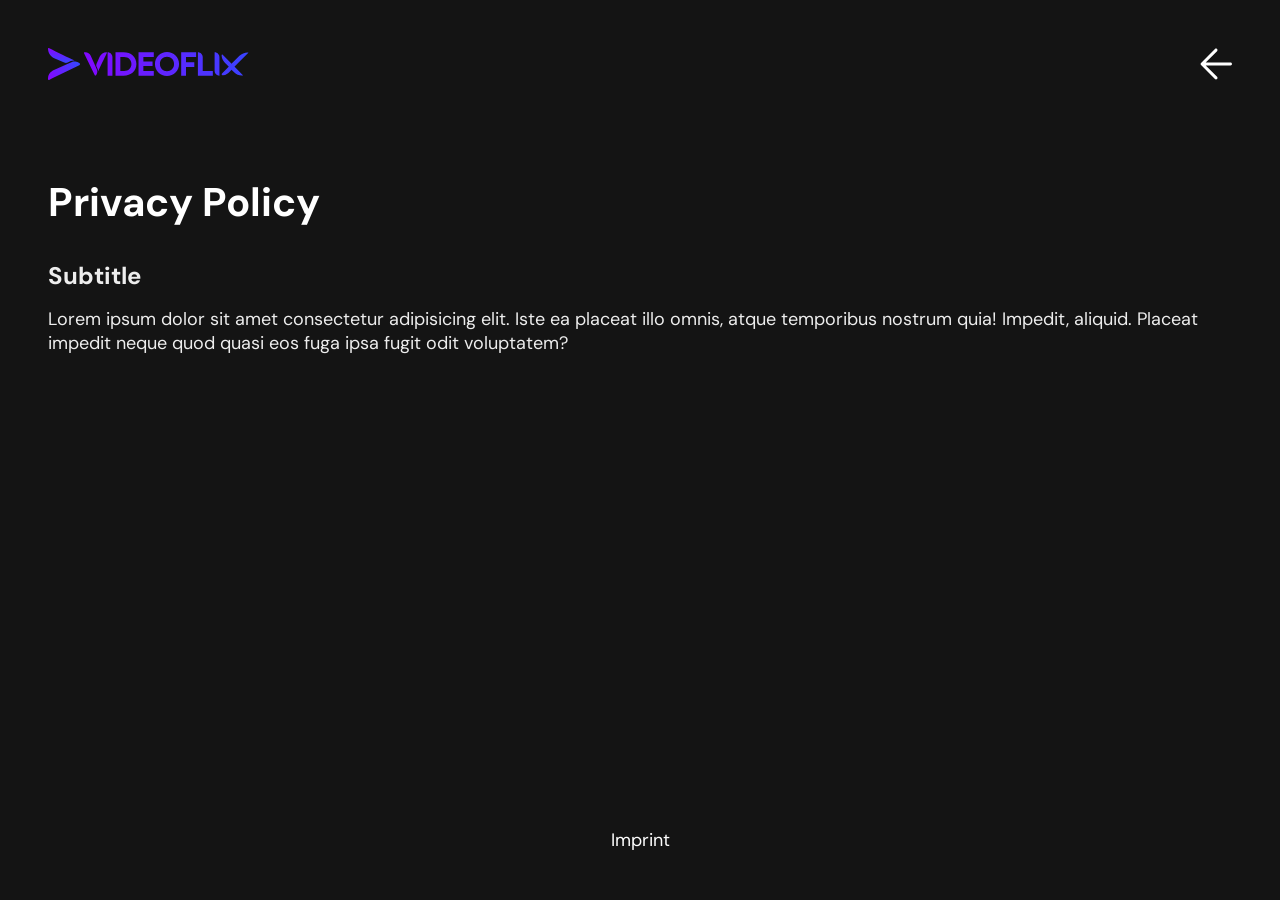
==== pages/privacy/index.html @ fc4c7bb7 "Added complete frontend to repository" ====
<!DOCTYPE html>
<html lang="en">

<head>
    <meta charset="UTF-8">
    <meta name="viewport" content="width=device-width, initial-scale=1.0">
    <title>Videoflix - Privacy Policy</title>

    <link rel="stylesheet" href="/shared/css/variables.css">
    <link rel="stylesheet" href="/shared/css/standard.css">
    <link rel="stylesheet" href="/shared/css/fonts.css">
    <link rel="stylesheet" href="/shared/css/assets.css">
    <link rel="stylesheet" href="/shared/css/header_footer.css">
    <link rel="stylesheet" href="/styles.css">
    <link rel="icon" href="/assets/icons/logo_icon_small.svg" type="image/svg+xml">

    <script src="/shared/js/variables.js"></script>
    <script src="/shared/js/ui_helper.js"></script>
    <script src="/shared/js/api.js"></script>
    <script src="/shared/js/header.js"></script>
</head>

<body onload="setHeader()" class="dark_bg">
<header class="main_header w_full">
        <a aria-label="login page" href="/pages/auth/login.html">
            <img src="/assets/icons/logo_icon_small.svg" alt="" srcset="">
            <img src="/assets/icons/logo_icon.svg" alt="" srcset="">
        </a>
    <a onclick="goBackURL()">
        <img src="../../assets/icons/arrow_back.svg" alt="arrow for going back">
        <img src="../../assets/icons/arrow_back.svg" alt="arrow for going back">
    </a>
</header>
<main class="w_full d_flex_ss_gl font_white_color">
    <h1 class="font_prime_color">Privacy Policy</h1>
    <section class="d_flex_ss_gm f_d_c">
        <h2>Subtitle</h2>
        <p>
            Lorem ipsum dolor sit amet consectetur adipisicing elit. Iste ea placeat illo omnis, atque temporibus
            nostrum quia! Impedit, aliquid. Placeat impedit neque quod quasi eos fuga ipsa fugit odit voluptatem?
        </p>
    </section>
</main>
<footer class="main_footer  w_full">
    <nav class="d_flex_cs_gl w_full">
        <a aria-label="imprint page" href="../imprint/index.html" class="link">Imprint</a>
    </nav>
</footer>
</body>
</html>
---- shared/css/variables.css ----
:root {
  --bg-color: rgba(28, 39, 57, 1);
  --bg-color-dark: rgba(24, 32, 46, 1);
  --bg-color-light: rgba(33, 48, 73, 1);

  --link-color: rgba(255,255,255,1);
  --link-hover-color: rgba(46, 62, 223, 1);

  --font-prime-color: rgb(255,255,255);
  --font_sec_color: rgba(46, 62, 223, 1);
  --font_dark_color: rgba(28, 39, 57, 1);
  --font_white_color: rgba(237, 237, 237, 1);

  --section-max-w: 1440px;

  --btn-rad: 40px;
  --btn-pad: 12px 24px;
  --btn-prime-color: rgba(46, 62, 223, 1);
  --btn-prime-hover-color: rgb(84, 98, 251);
  --btn-prime-active-color: rgb(83, 96, 249);
  --btn-prime-font-color: rgb(255, 255, 255);
  --btn-secondary-border: 1px solid rgba(255, 204, 0, 1);
  --btn-secondary-color: transparent;
  --btn-secondary-hover-color: rgba(255, 231, 135, 1);
  --btn-secondary-active-color: rgba(255, 231, 135, 1);
  --btn-secondary-font-color: rgba(255, 204, 0, 1);
  --btn-third-color: rgba(255, 231, 135, 1);
  --btn-third-hover-color: rgba(255, 231, 135, 1);
  --btn-third-active-color: rgba(255, 231, 135, 1);
  --btn-third-font-color: rgba(33, 48, 73, 1);

  --form-max-w: 800px;
  --form-s-max-w: 500px;
  --form-rad: 48px;
  --form-pad: 48px;
  --form-gap: 24px;
  --form-pad-small: 16px;
  --form-bg-color: rgba(27,27,34,0.85);
  --form-border: 1px solid rgba(33, 48, 73, 1);
  --form-input-rad: 16px;
  --form-input-pad: 14px 16px;
  --form-input-border: 1px solid rgba(46, 62, 223, 1);
  --form-input-active-border-color: rgba(46, 62, 223, 1);
  --form-input-error-border-color: rgba(255, 0, 4, 1);
  --form-input-bg-color: rgba(27,27,34,0.85);

  --card-bg-color:rgba(33, 48, 73, 1);
  --card-border: 1px solid rgba(46, 62, 223, 1);
  --card-border-color: rgba(46, 62, 223, 1);
  --card-pad: 16px;
  --card-rad: 8px;
}

@media screen and (max-width: 769px) {
  :root {
  --form-pad: 32px;
  --form-pad-small: 8px;
  --form-input-pad: 8px 8px;
  }
}
---- shared/css/standard.css ----
* {
    box-sizing: border-box;
    margin: 0;
}

a {
    text-decoration: none;
}

a:hover {
    text-decoration: none;
}

body {
    min-height: 100vh;
    display: flex;
    flex-direction: column;
    align-items: center;
}

::-webkit-scrollbar {
    width: 4px;
}

::-webkit-scrollbar-track {
    background-color: black;
}

::-webkit-scrollbar-thumb {
    background-color: var(--card-border-color);
    border-radius: 10px;
}

::-webkit-scrollbar-thumb:hover {
    background-color: var(--card-border-color);
}

main {
    flex-grow: 1;
    display: flex;
    flex-direction: column;
    justify-content: flex-start;
    align-items: center;
    padding: 48px;
    z-index: 1;
}

.d_none {
    display: none !important;
}

.pad_s {
    padding: 8px 16px;
}

.pad_m {
    padding: 16px 32px;
}

.pad_l {
    padding: 32px 48px;
}

@media only screen and (min-width: 1440px) {
    main {
        padding-left: max(48px, calc(50% - 720px)) !important;
        padding-right: max(48px, calc(50% - 720px)) !important;
    }
}

@media only screen and (min-width: 770px)  and (max-width: 1024px) { 

    main {
        padding: 32px;
    }
}

@media only screen and (min-width: 481px)  and (max-width: 769px) {
    .pad_s {
        padding: 4px 8px;
    }

    .pad_m {
        padding: 8px 16px;
    }

    .pad_l {
        padding: 16px 32px;
    }

    main {
        padding: 16px 32px;
    }
}

@media only screen and (max-width: 480px) {
    .pad_s {
        padding: 4px 8px;
    }

    .pad_m {
        padding: 4px 8px;
    }

    .pad_l {
        padding: 8px 16px;
    }

    main {
        padding: 8px 16px;
    }
}

.pos_rel {
    position: relative;
}

.pos_abs_rc {
    position: absolute;
    top: 16px;
    right: 16px;
}

.d_flex_cs_gs,
.d_flex_cc_gs,
.d_flex_cs_gm,
.d_flex_cc_gm,
.d_flex_cs_gl,
.d_flex_cc_gl,
.d_flex_cs_gxl,
.d_flex_cc_gxl {
    display: flex;
    justify-content: center;
}

.d_flex_ss_gs,
.d_flex_sc_gs,
.d_flex_ss_gm,
.d_flex_sc_gm,
.d_flex_ss_gl,
.d_flex_sc_gl,
.d_flex_ss_gxl,
.d_flex_sc_gxl {
    display: flex;
    justify-content: flex-start;
}

.d_flex_cc_gs,
.d_flex_cs_gs,
.d_flex_sc_gs,
.d_flex_ss_gs {
    gap: 4px;
}

.d_flex_cc_gm,
.d_flex_cs_gm,
.d_flex_sc_gm,
.d_flex_ss_gm {
    gap: 16px;
}

.d_flex_cc_gl,
.d_flex_cs_gl,
.d_flex_sc_gl,
.d_flex_ss_gl {
    gap: 32px;
}

.d_flex_cc_gxl,
.d_flex_cs_gxl,
.d_flex_sc_gxl,
.d_flex_ss_gxl {
    gap: 48px;
}

.d_flex_cs_gs,
.d_flex_ss_gs,
.d_flex_cs_gm,
.d_flex_ss_gm,
.d_flex_cs_gl,
.d_flex_ss_gl,
.d_flex_cs_gxl,
.d_flex_ss_gxl {
    align-items: flex-start;
}

.d_flex_cc_gs,
.d_flex_sc_gs,
.d_flex_cc_gm,
.d_flex_sc_gm,
.d_flex_cc_gl,
.d_flex_sc_gl,
.d_flex_cc_gxl,
.d_flex_sc_gxl {
    align-items: center;
}

.d_sb {
    justify-content: space-between !important;
}


.f_d_c {
    flex-direction: column !important;
}

.f_d_r_resp_c {
    flex-direction: row !important;
}

.f_one{
    flex: 1;
}

@media screen and (max-width: 480px) {
    .f_d_r_resp_c {
        flex-direction: column !important;
    }
}

.f_d_r {
    flex-direction: row !important;
}

.c_pointer {
    cursor: pointer;
}

.m_auto {
    margin: auto;
}

.w_full {
    width: 100%;
}

.w_reset{
    width: unset !important;
}

.h_full {
    height: 100%;
}

.text_c {
    text-align: center;
}

.rotate_half{
    transform: rotate(180deg);
}

@media screen and (max-width: 480px) {
    .p_top_s {
        padding-top: 36px;
    }
}
---- shared/css/fonts.css ----
* {
    font-family: 'DM Sans';
}

h1 {
    font-size: 40px;
}

h2, .fs_l {
    font-size: 24px;
}

label,
h3,
.fs_m {
    font-size: 20px;
}

h1,
h2,
h3,
h4,
h5,
p {
    word-break: break-word;
}

a,
p,
button,
input,
ul,
option,
select,
textarea {
    font-size: 18px;
}


@media screen and (max-width: 769px) {
    h1 {
        font-size: 32px;
    }

    h2 {
        font-size: 24px;
    }

    label,
    h3,
    .page_number {
        font-size: 18px;
    }

    a,
    p,
    button,
    input,
    ul,
    option,
    select,
    textarea {
        font-size: 16px;
    }
}

/* Font-Weights */

h1,
h2,
h3,
.fs_l {
    font-weight: 700;
}

a,
p,
button,
textarea,
input {
    font-weight: 400;

}

label {
    font-weight: 500;
}

button {
    font-weight: 600;
}

/* Colors */
.c_black {
    color: black !important;
}

.font_prime_color {
    color: var(--font-prime-color);
}

.font_sec_color {
    color: var(--font_sec_color);
}

.font_white_color {
    color: var(--font_white_color);
}

.font_error_color {
    color: var(--btn-delete-color);
}

/* Weights */
.fontw_bold {
    font-weight: bold !important;
}

/* Alignments */
.ws_nw {
    white-space: nowrap;
}

.text_a_e {
    text-align: end;
}

.text_a_c {
    text-align: center !important;
}


/* dm-sans-100 - latin */
@font-face {
    font-display: swap; /* Check https://developer.mozilla.org/en-US/docs/Web/CSS/@font-face/font-display for other options. */
    font-family: 'DM Sans';
    font-style: normal;
    font-weight: 100;
    src: url('../../assets/fonts/dm-sans-v15-latin-100.woff2') format('woff2'); /* Chrome 36+, Opera 23+, Firefox 39+, Safari 12+, iOS 10+ */
}

/* dm-sans-100italic - latin */
@font-face {
    font-display: swap; /* Check https://developer.mozilla.org/en-US/docs/Web/CSS/@font-face/font-display for other options. */
    font-family: 'DM Sans';
    font-style: italic;
    font-weight: 100;
    src: url('../../assets/fonts/dm-sans-v15-latin-100italic.woff2') format('woff2'); /* Chrome 36+, Opera 23+, Firefox 39+, Safari 12+, iOS 10+ */
}

/* dm-sans-200 - latin */
@font-face {
    font-display: swap; /* Check https://developer.mozilla.org/en-US/docs/Web/CSS/@font-face/font-display for other options. */
    font-family: 'DM Sans';
    font-style: normal;
    font-weight: 200;
    src: url('../../assets/fonts/dm-sans-v15-latin-200.woff2') format('woff2'); /* Chrome 36+, Opera 23+, Firefox 39+, Safari 12+, iOS 10+ */
}

/* dm-sans-200italic - latin */
@font-face {
    font-display: swap; /* Check https://developer.mozilla.org/en-US/docs/Web/CSS/@font-face/font-display for other options. */
    font-family: 'DM Sans';
    font-style: italic;
    font-weight: 200;
    src: url('../../assets/fonts/dm-sans-v15-latin-200italic.woff2') format('woff2'); /* Chrome 36+, Opera 23+, Firefox 39+, Safari 12+, iOS 10+ */
}

/* dm-sans-300 - latin */
@font-face {
    font-display: swap; /* Check https://developer.mozilla.org/en-US/docs/Web/CSS/@font-face/font-display for other options. */
    font-family: 'DM Sans';
    font-style: normal;
    font-weight: 300;
    src: url('../../assets/fonts/dm-sans-v15-latin-300.woff2') format('woff2'); /* Chrome 36+, Opera 23+, Firefox 39+, Safari 12+, iOS 10+ */
}

/* dm-sans-300italic - latin */
@font-face {
    font-display: swap; /* Check https://developer.mozilla.org/en-US/docs/Web/CSS/@font-face/font-display for other options. */
    font-family: 'DM Sans';
    font-style: italic;
    font-weight: 300;
    src: url('../../assets/fonts/dm-sans-v15-latin-300italic.woff2') format('woff2'); /* Chrome 36+, Opera 23+, Firefox 39+, Safari 12+, iOS 10+ */
}

/* dm-sans-regular - latin */
@font-face {
    font-display: swap; /* Check https://developer.mozilla.org/en-US/docs/Web/CSS/@font-face/font-display for other options. */
    font-family: 'DM Sans';
    font-style: normal;
    font-weight: 400;
    src: url('../../assets/fonts/dm-sans-v15-latin-regular.woff2') format('woff2'); /* Chrome 36+, Opera 23+, Firefox 39+, Safari 12+, iOS 10+ */
}

/* dm-sans-italic - latin */
@font-face {
    font-display: swap; /* Check https://developer.mozilla.org/en-US/docs/Web/CSS/@font-face/font-display for other options. */
    font-family: 'DM Sans';
    font-style: italic;
    font-weight: 400;
    src: url('../../assets/fonts/dm-sans-v15-latin-italic.woff2') format('woff2'); /* Chrome 36+, Opera 23+, Firefox 39+, Safari 12+, iOS 10+ */
}

/* dm-sans-500 - latin */
@font-face {
    font-display: swap; /* Check https://developer.mozilla.org/en-US/docs/Web/CSS/@font-face/font-display for other options. */
    font-family: 'DM Sans';
    font-style: normal;
    font-weight: 500;
    src: url('../../assets/fonts/dm-sans-v15-latin-500.woff2') format('woff2'); /* Chrome 36+, Opera 23+, Firefox 39+, Safari 12+, iOS 10+ */
}

/* dm-sans-500italic - latin */
@font-face {
    font-display: swap; /* Check https://developer.mozilla.org/en-US/docs/Web/CSS/@font-face/font-display for other options. */
    font-family: 'DM Sans';
    font-style: italic;
    font-weight: 500;
    src: url('../../assets/fonts/dm-sans-v15-latin-500italic.woff2') format('woff2'); /* Chrome 36+, Opera 23+, Firefox 39+, Safari 12+, iOS 10+ */
}

/* dm-sans-600 - latin */
@font-face {
    font-display: swap; /* Check https://developer.mozilla.org/en-US/docs/Web/CSS/@font-face/font-display for other options. */
    font-family: 'DM Sans';
    font-style: normal;
    font-weight: 600;
    src: url('../../assets/fonts/dm-sans-v15-latin-600.woff2') format('woff2'); /* Chrome 36+, Opera 23+, Firefox 39+, Safari 12+, iOS 10+ */
}

/* dm-sans-600italic - latin */
@font-face {
    font-display: swap; /* Check https://developer.mozilla.org/en-US/docs/Web/CSS/@font-face/font-display for other options. */
    font-family: 'DM Sans';
    font-style: italic;
    font-weight: 600;
    src: url('../../assets/fonts/dm-sans-v15-latin-600italic.woff2') format('woff2'); /* Chrome 36+, Opera 23+, Firefox 39+, Safari 12+, iOS 10+ */
}

/* dm-sans-700 - latin */
@font-face {
    font-display: swap; /* Check https://developer.mozilla.org/en-US/docs/Web/CSS/@font-face/font-display for other options. */
    font-family: 'DM Sans';
    font-style: normal;
    font-weight: 700;
    src: url('../../assets/fonts/dm-sans-v15-latin-700.woff2') format('woff2'); /* Chrome 36+, Opera 23+, Firefox 39+, Safari 12+, iOS 10+ */
}

/* dm-sans-700italic - latin */
@font-face {
    font-display: swap; /* Check https://developer.mozilla.org/en-US/docs/Web/CSS/@font-face/font-display for other options. */
    font-family: 'DM Sans';
    font-style: italic;
    font-weight: 700;
    src: url('../../assets/fonts/dm-sans-v15-latin-700italic.woff2') format('woff2'); /* Chrome 36+, Opera 23+, Firefox 39+, Safari 12+, iOS 10+ */
}

/* dm-sans-800 - latin */
@font-face {
    font-display: swap; /* Check https://developer.mozilla.org/en-US/docs/Web/CSS/@font-face/font-display for other options. */
    font-family: 'DM Sans';
    font-style: normal;
    font-weight: 800;
    src: url('../../assets/fonts/dm-sans-v15-latin-800.woff2') format('woff2'); /* Chrome 36+, Opera 23+, Firefox 39+, Safari 12+, iOS 10+ */
}

/* dm-sans-800italic - latin */
@font-face {
    font-display: swap; /* Check https://developer.mozilla.org/en-US/docs/Web/CSS/@font-face/font-display for other options. */
    font-family: 'DM Sans';
    font-style: italic;
    font-weight: 800;
    src: url('../../assets/fonts/dm-sans-v15-latin-800italic.woff2') format('woff2'); /* Chrome 36+, Opera 23+, Firefox 39+, Safari 12+, iOS 10+ */
}

/* dm-sans-900 - latin */
@font-face {
    font-display: swap; /* Check https://developer.mozilla.org/en-US/docs/Web/CSS/@font-face/font-display for other options. */
    font-family: 'DM Sans';
    font-style: normal;
    font-weight: 900;
    src: url('../../assets/fonts/dm-sans-v15-latin-900.woff2') format('woff2'); /* Chrome 36+, Opera 23+, Firefox 39+, Safari 12+, iOS 10+ */
}

/* dm-sans-900italic - latin */
@font-face {
    font-display: swap; /* Check https://developer.mozilla.org/en-US/docs/Web/CSS/@font-face/font-display for other options. */
    font-family: 'DM Sans';
    font-style: italic;
    font-weight: 900;
    src: url('../../assets/fonts/dm-sans-v15-latin-900italic.woff2') format('woff2'); /* Chrome 36+, Opera 23+, Firefox 39+, Safari 12+, iOS 10+ */
}
---- shared/css/assets.css ----
.img_bg {
    background-position: center;
    background-repeat: no-repeat;
    background-size: cover;
}

/* Buttons */

.std_btn {
    cursor: pointer;
    border: none;
    border-radius: var(--btn-rad);
    padding: var(--btn-pad);
    white-space: nowrap;
}

.std_btn_disabled {
    cursor: default !important;
    background-color: rgb(121, 121, 121) !important;
}

.btn_prime {
    background-color: var(--btn-prime-color);
    transition: all 0.3s ease;
    color: var(--btn-prime-font-color);
}

.btn_prime:hover {
    background-color: var(--btn-prime-hover-color);
}

.btn_prime:active {
    background-color: var(--btn-prime-active-color);
}

.btn_secondary {
    border: var(--btn-secondary-border);
    background-color: var(--btn-secondary-color);
    transition: all 0.3s ease;
    color: var(--btn-secondary-font-color);
}

.btn_secondary:hover {
    background-color: var(--btn-secondary-hover-color);
    color: var(--btn-prime-font-color);
}

.btn_secondary:active {
    background-color: var(--btn-secondary-active-color);
}


.btn_third {
    border: var(--btn-third-border);
    background-color: var(--btn-third-color);
    transition: all 0.3s ease;
    color: var(--btn-third-font-color);
}

.btn_third:hover {
    background-color: var(--btn-third-hover-color);
    color: var(--btn-prime-font-color);
}

.btn_third:active {
    background-color: var(--btn-third-active-color);
}

.close_btn {
    background-color: transparent;
    border: 2px solid transparent;
    border-radius: 8px;
}

.close_btn:hover {
    cursor: pointer;
}

.card {
    background-color: var(--card-bg-color);
    border: var(--card-border);
    padding: var(--card-pad);
    border-radius: var(--card-rad);
}

.card_title {
    width: 100%;
    text-align: start;
    color: var(--font_white_color);
}

.card_header_w_btn>.card_title {
    width: unset;
}

.card_header_w_btn {
    width: 100%;
    display: flex;
    justify-content: space-between;
    flex-wrap: wrap;
    gap: 16px;
}

.link {
    color: var(--link-color);
}

.link:hover {
    color: var(--link-hover-color);
}

.link_prime {
    color: var(--link-color);
}

.link_prime:hover {
    text-decoration: underline;
}

.link_secondary {
    color: var(--font_sec_color);
}

.link_secondary:hover {
    text-decoration: underline;
}


.spinner {
    width: 150px;
    height: 150px;
    border: 5px solid var(--btn-prime-font-color);
    border-top-color: var(--btn-prime-color);
    border-radius: 50%;
    animation: spin 1s linear infinite;
}

@keyframes spin {
    0% {
        transform: rotate(0deg);
    }

    100% {
        transform: rotate(360deg);
    }
}


.dialog_wrapper {
    position: fixed;
    top: 0;
    left: 0;
    width: 100%;
    height: 100vh;
    justify-content: center;
    z-index: 10;
    transition: background-color 0.25s ease;
    overflow-y: auto;
    overflow-x: hidden;
}

.dialog_wrapper[open="true"] {
    display: flex;
    animation: fadeIn 0.25s ease forwards;
    background-color: rgba(0, 0, 0, 0.3);
}

.dialog_wrapper[open="false"] {
    display: none;
    background-color: rgba(0, 0, 0, 0);
}

@keyframes fadeIn {
    0% {
        opacity: 0;
    }

    100% {
        opacity: 1;
    }
}

.dialog {
    display: none;
    box-shadow: 0px 0px 16px 0px #0000003d;
    margin: auto;
}


.dialog_wrapper[open="true"] .dialog[current_dialog="true"] {
    animation: slideIn 0.25s ease forwards;
    display: flex;
}

.dialog_wrapper[open="false"] .dialog[current_dialog="true"] {
    display: none;
}

@keyframes slideIn {
    0% {
        transform: translateX(200px);
    }

    100% {
        transform: translateX(0);
    }
}
---- shared/css/header_footer.css ----
.main_header,
.main_footer {
    display: flex;
    align-items: center;
    justify-content: space-between;
    flex-direction: row;
}

@media only screen and (min-width: 1440px) {

    .main_header,
    .main_footer {
        padding-left: max(48px, calc(50% - 720px)) !important;
        padding-right: max(48px, calc(50% - 720px)) !important;
    }
}

.main_header {
    padding: 48px;
    position: relative;
}

.main_header a:last-child  {
    cursor: pointer;
}

.main_footer {
    padding: 48px;
}

.logo img {
    height: 28px;
}


.head_content_right>.profile_circle {
    cursor: pointer;
}

@media only screen and (max-width: 1024px) {
    .main_header {
        padding: 16px 32px;
    }
}

.main_header img:nth-child(1){
    display: none;
}
.main_header img:nth-child(2){
    display: block;
}

@media only screen and (max-width: 769px) {
    .main_footer {
        gap: 16px;
    }

    .main_header {
        padding: 16px 32px;
    }

    .main_header img:nth-child(1){
        display: block;
    }
    .main_header img:nth-child(2){
        display: none;
    }
}

@media only screen and (max-width: 480px) {
    .main_header {
        gap: 16px;
    }
}

.head_content_right .menu_toggle[open="false"]~.menu_content {
    top: 100%;
    visibility: hidden;
    opacity: 0; 
}

.head_content_right .menu_toggle {
    cursor: pointer;
}

.menu_content {
    position: absolute;
    top: calc(100% + 24px);
    box-shadow: 0px 0px 16px 0px #00000050;
    width: 160px;
    right: -12px;
    z-index: 2;
    background-color: var(--bg-color-dark);
    padding: 8px;
    border-radius: 8px;
    opacity: 1;

    transition: all 200ms ease-in-out;
}

.menu_content>p,
.menu_content>a {
    padding: 8px;
    width: 100%;
    border-radius: var(--btn-rad);
}

.menu_content>p:hover,
.menu_content>a:hover {
    background-color: var(--bg-color-light);
    cursor: pointer;
}

.menu_content::before {
    content: "";
    width: 0;
    height: 0;
    border-left: 16px solid transparent;
    border-right: 16px solid transparent;
    border-bottom: 14px solid var(--bg-color-dark);
    position: absolute;
    top: -11px;
    right: 12px;
}

.dashboard_link{
    color: var(--link-color);
    gap: 8px;
}

.dashboard_link:hover{
    color: var(--link-hover-color);
}

@media screen and (max-width:480px) {
    .dashboard_link > span{
        display: none;
    }
}

.menu_btn{
    padding: 8px;
    background-color: transparent;
    border: none;
    align-items: center;
    justify-content: center;
    aspect-ratio: 1/1;
}

.menu_btn_wrapper{
    position: relative;
}
---- styles.css ----
.index_bg {
    background-image: linear-gradient(180deg, rgba(0, 0, 0, 1) 0%, rgba(0, 0, 0, 0.6) 50%, rgba(0, 0, 0, 1) 100%),
    url("./assets/img/index_bg.jpg");
}

.dark_bg {
    background-color: rgba(20, 20, 20, 1);
}

.input_index {
    border: 2px solid white;
    color: white;
    background-color: rgba(0, 0, 0, 0.4);
    padding: 12px 14px;
    border-radius: 40px;
    outline: none;
    width: 350px;
}

.input_index::placeholder {
    color: white;
}

@media screen and (max-width: 768px) {
    .index_form {
        flex-direction: column !important;
        width: 100%;
    }

    .input_index {
        width: 100%;
    }
}

@media (max-width: 500px) {
    #email_group {
        flex-direction: column;
    }
}
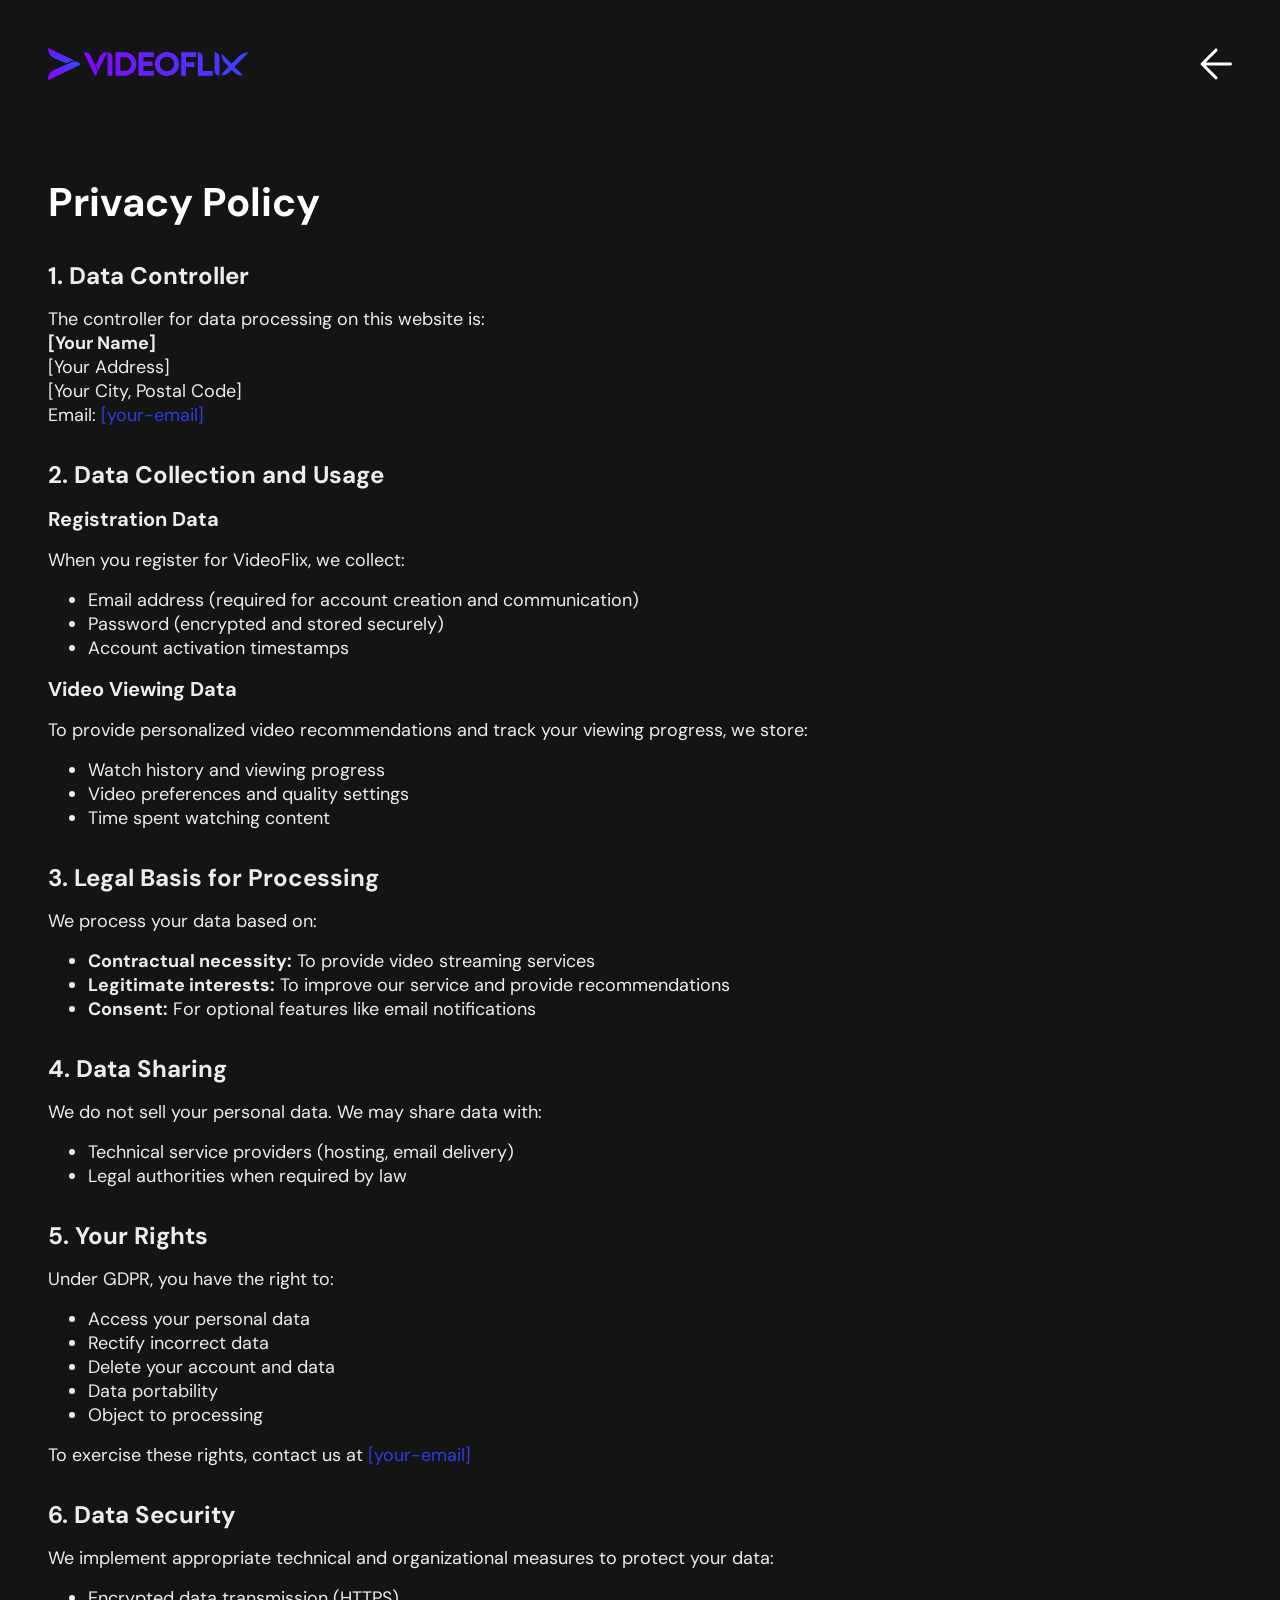
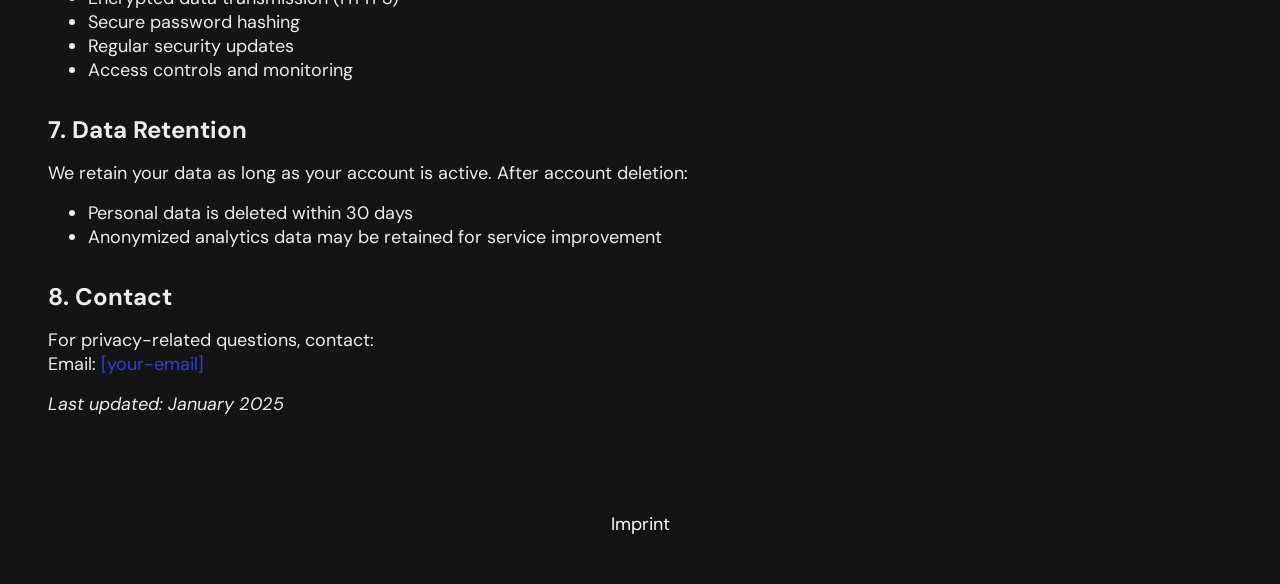
==== commit 40fffacb: "Complete Full-Stack VideoFlix Demo  Added complete frontend integration with proper attribution: -  " ====
--- a/pages/privacy/index.html
+++ b/pages/privacy/index.html
@@ -34,11 +34,110 @@
 <main class="w_full d_flex_ss_gl font_white_color">
     <h1 class="font_prime_color">Privacy Policy</h1>
     <section class="d_flex_ss_gm f_d_c">
-        <h2>Subtitle</h2>
+        <h2>1. Data Controller</h2>
         <p>
-            Lorem ipsum dolor sit amet consectetur adipisicing elit. Iste ea placeat illo omnis, atque temporibus
-            nostrum quia! Impedit, aliquid. Placeat impedit neque quod quasi eos fuga ipsa fugit odit voluptatem?
+            The controller for data processing on this website is:<br>
+            <strong>[Your Name]</strong><br>
+            [Your Address]<br>
+            [Your City, Postal Code]<br>
+            Email: <a href="mailto:[your-email]" class="link_secondary">[your-email]</a>
         </p>
+    </section>
+
+    <section class="d_flex_ss_gm f_d_c">
+        <h2>2. Data Collection and Usage</h2>
+        <h3>Registration Data</h3>
+        <p>
+            When you register for VideoFlix, we collect:
+        </p>
+        <ul>
+            <li>Email address (required for account creation and communication)</li>
+            <li>Password (encrypted and stored securely)</li>
+            <li>Account activation timestamps</li>
+        </ul>
+        
+        <h3>Video Viewing Data</h3>
+        <p>
+            To provide personalized video recommendations and track your viewing progress, we store:
+        </p>
+        <ul>
+            <li>Watch history and viewing progress</li>
+            <li>Video preferences and quality settings</li>
+            <li>Time spent watching content</li>
+        </ul>
+    </section>
+
+    <section class="d_flex_ss_gm f_d_c">
+        <h2>3. Legal Basis for Processing</h2>
+        <p>
+            We process your data based on:
+        </p>
+        <ul>
+            <li><strong>Contractual necessity:</strong> To provide video streaming services</li>
+            <li><strong>Legitimate interests:</strong> To improve our service and provide recommendations</li>
+            <li><strong>Consent:</strong> For optional features like email notifications</li>
+        </ul>
+    </section>
+
+    <section class="d_flex_ss_gm f_d_c">
+        <h2>4. Data Sharing</h2>
+        <p>
+            We do not sell your personal data. We may share data with:
+        </p>
+        <ul>
+            <li>Technical service providers (hosting, email delivery)</li>
+            <li>Legal authorities when required by law</li>
+        </ul>
+    </section>
+
+    <section class="d_flex_ss_gm f_d_c">
+        <h2>5. Your Rights</h2>
+        <p>
+            Under GDPR, you have the right to:
+        </p>
+        <ul>
+            <li>Access your personal data</li>
+            <li>Rectify incorrect data</li>
+            <li>Delete your account and data</li>
+            <li>Data portability</li>
+            <li>Object to processing</li>
+        </ul>
+        <p>
+            To exercise these rights, contact us at <a href="mailto:[your-email]" class="link_secondary">[your-email]</a>
+        </p>
+    </section>
+
+    <section class="d_flex_ss_gm f_d_c">
+        <h2>6. Data Security</h2>
+        <p>
+            We implement appropriate technical and organizational measures to protect your data:
+        </p>
+        <ul>
+            <li>Encrypted data transmission (HTTPS)</li>
+            <li>Secure password hashing</li>
+            <li>Regular security updates</li>
+            <li>Access controls and monitoring</li>
+        </ul>
+    </section>
+
+    <section class="d_flex_ss_gm f_d_c">
+        <h2>7. Data Retention</h2>
+        <p>
+            We retain your data as long as your account is active. After account deletion:
+        </p>
+        <ul>
+            <li>Personal data is deleted within 30 days</li>
+            <li>Anonymized analytics data may be retained for service improvement</li>
+        </ul>
+    </section>
+
+    <section class="d_flex_ss_gm f_d_c">
+        <h2>8. Contact</h2>
+        <p>
+            For privacy-related questions, contact:<br>
+            Email: <a href="mailto:[your-email]" class="link_secondary">[your-email]</a>
+        </p>
+        <p><em>Last updated: January 2025</em></p>
     </section>
 </main>
 <footer class="main_footer  w_full">
